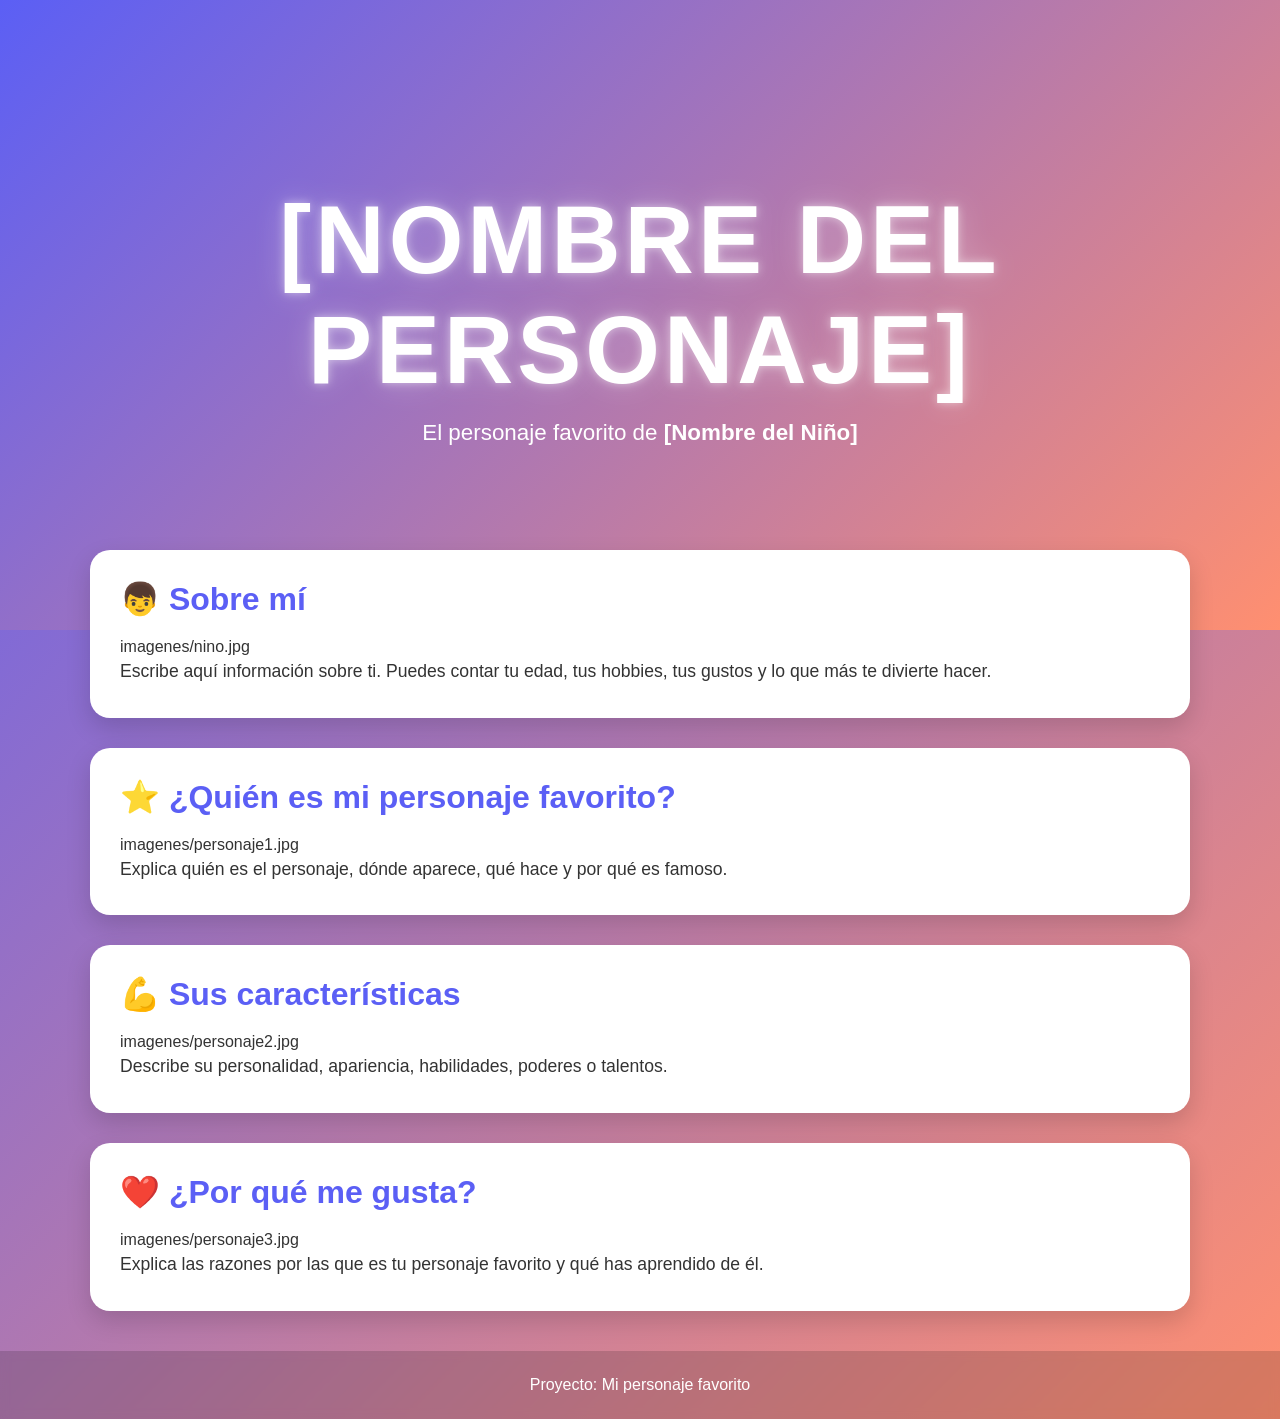
==== docs/personajeFavorito/index.html @ 1a39da4b "Automated update" ====
<!DOCTYPE html>
<html lang="es">

<head>
    <meta charset="UTF-8">
    <meta name="viewport" content="width=device-width, initial-scale=1.0">
    <title>[Nombre del Personaje]</title>
    <link rel="stylesheet" href="style.css">
</head>

<body>

    <header class="hero">
        <div class="hero-content">
            <h1>[NOMBRE DEL PERSONAJE]</h1>
            <p>El personaje favorito de <strong>[Nombre del Niño]</strong></p>
        </div>
    </header>

    <main>

        <section class="card">
            <h2>👦 Sobre mí</h2>
            imagenes/nino.jpg

            <p>
                Escribe aquí información sobre ti.
                Puedes contar tu edad, tus hobbies,
                tus gustos y lo que más te divierte hacer.
            </p>
        </section>

        <section class="card">
            <h2>⭐ ¿Quién es mi personaje favorito?</h2>
            imagenes/personaje1.jpg

            <p>
                Explica quién es el personaje, dónde aparece,
                qué hace y por qué es famoso.
            </p>
        </section>

        <section class="card">
            <h2>💪 Sus características</h2>
            imagenes/personaje2.jpg

            <p>
                Describe su personalidad, apariencia,
                habilidades, poderes o talentos.
            </p>
        </section>

        <section class="card">
            <h2>❤️ ¿Por qué me gusta?</h2>
            imagenes/personaje3.jpg

            <p>
                Explica las razones por las que es tu personaje favorito
                y qué has aprendido de él.
            </p>
        </section>

    </main>

    <footer>
        <p>Proyecto: Mi personaje favorito</p>
    </footer>

</body>

</html>
---- docs/personajeFavorito/style.css ----
/*======================================
  PALETA DE COLORES
======================================*/
:root {
    --color-primario: #5b5ff5;
    --color-secundario: #ff8f70;
}

/*======================================
  CONFIGURACIÓN GENERAL
======================================*/
* {
    margin: 0;
    padding: 0;
    box-sizing: border-box;
}

body {
    font-family: "Segoe UI", Arial, sans-serif;

    background: linear-gradient(
        135deg,
        var(--color-primario),
        var(--color-secundario)
    );

    min-height: 100vh;
    color: #333;
}

/*======================================
  HERO
======================================*/
.hero {
    height: 70vh;

    display: flex;
    justify-content: center;
    align-items: center;

    text-align: center;

    background: linear-gradient(
        135deg,
        var(--color-primario),
        var(--color-secundario)
    );

    color: white;
}

.hero-content {
    animation: aparecer 1.5s ease;
}

.hero h1 {
    font-size: clamp(3rem, 8vw, 6rem);
    letter-spacing: 4px;
    text-transform: uppercase;

    text-shadow:
        0 0 10px rgba(255,255,255,.5),
        0 0 30px rgba(255,255,255,.3);

    animation: flotar 3s ease-in-out infinite;
}

.hero p {
    font-size: 1.4rem;
    margin-top: 15px;
}

/*======================================
  CONTENEDOR
======================================*/
main {
    width: 90%;
    max-width: 1100px;

    margin: -80px auto 40px;
}

/*======================================
  TARJETAS
======================================*/
.card {
    background: white;

    margin-bottom: 30px;
    padding: 30px;

    border-radius: 20px;

    box-shadow: 0 10px 25px rgba(0,0,0,.15);

    transition: .3s;
}

.card:hover {
    transform: translateY(-8px);
}

.card h2 {
    color: var(--color-primario);
    margin-bottom: 20px;
    font-size: 2rem;
}

.card img {
    width: 100%;
    max-width: 450px;

    display: block;
    margin: 20px auto;

    border-radius: 15px;

    transition: .4s;
}

.card img:hover {
    transform: scale(1.05);
}

.card p {
    font-size: 1.1rem;
    line-height: 1.8;
}

/*======================================
  FOOTER
======================================*/
footer {
    text-align: center;

    padding: 25px;

    color: white;

    background: rgba(0,0,0,.15);

    backdrop-filter: blur(5px);
}

/*======================================
  ANIMACIONES
======================================*/
@keyframes aparecer {
    from {
        opacity: 0;
        transform: translateY(40px);
    }

    to {
        opacity: 1;
        transform: translateY(0);
    }
}

@keyframes flotar {
    0% {
        transform: translateY(0);
    }

    50% {
        transform: translateY(-10px);
    }

    100% {
        transform: translateY(0);
    }
}

/*======================================
  RESPONSIVE
======================================*/
@media (max-width: 768px) {

    .hero {
        height: 55vh;
    }

    .hero p {
        font-size: 1rem;
    }

    .card {
        padding: 20px;
    }

    .card h2 {
        font-size: 1.5rem;
    }
}
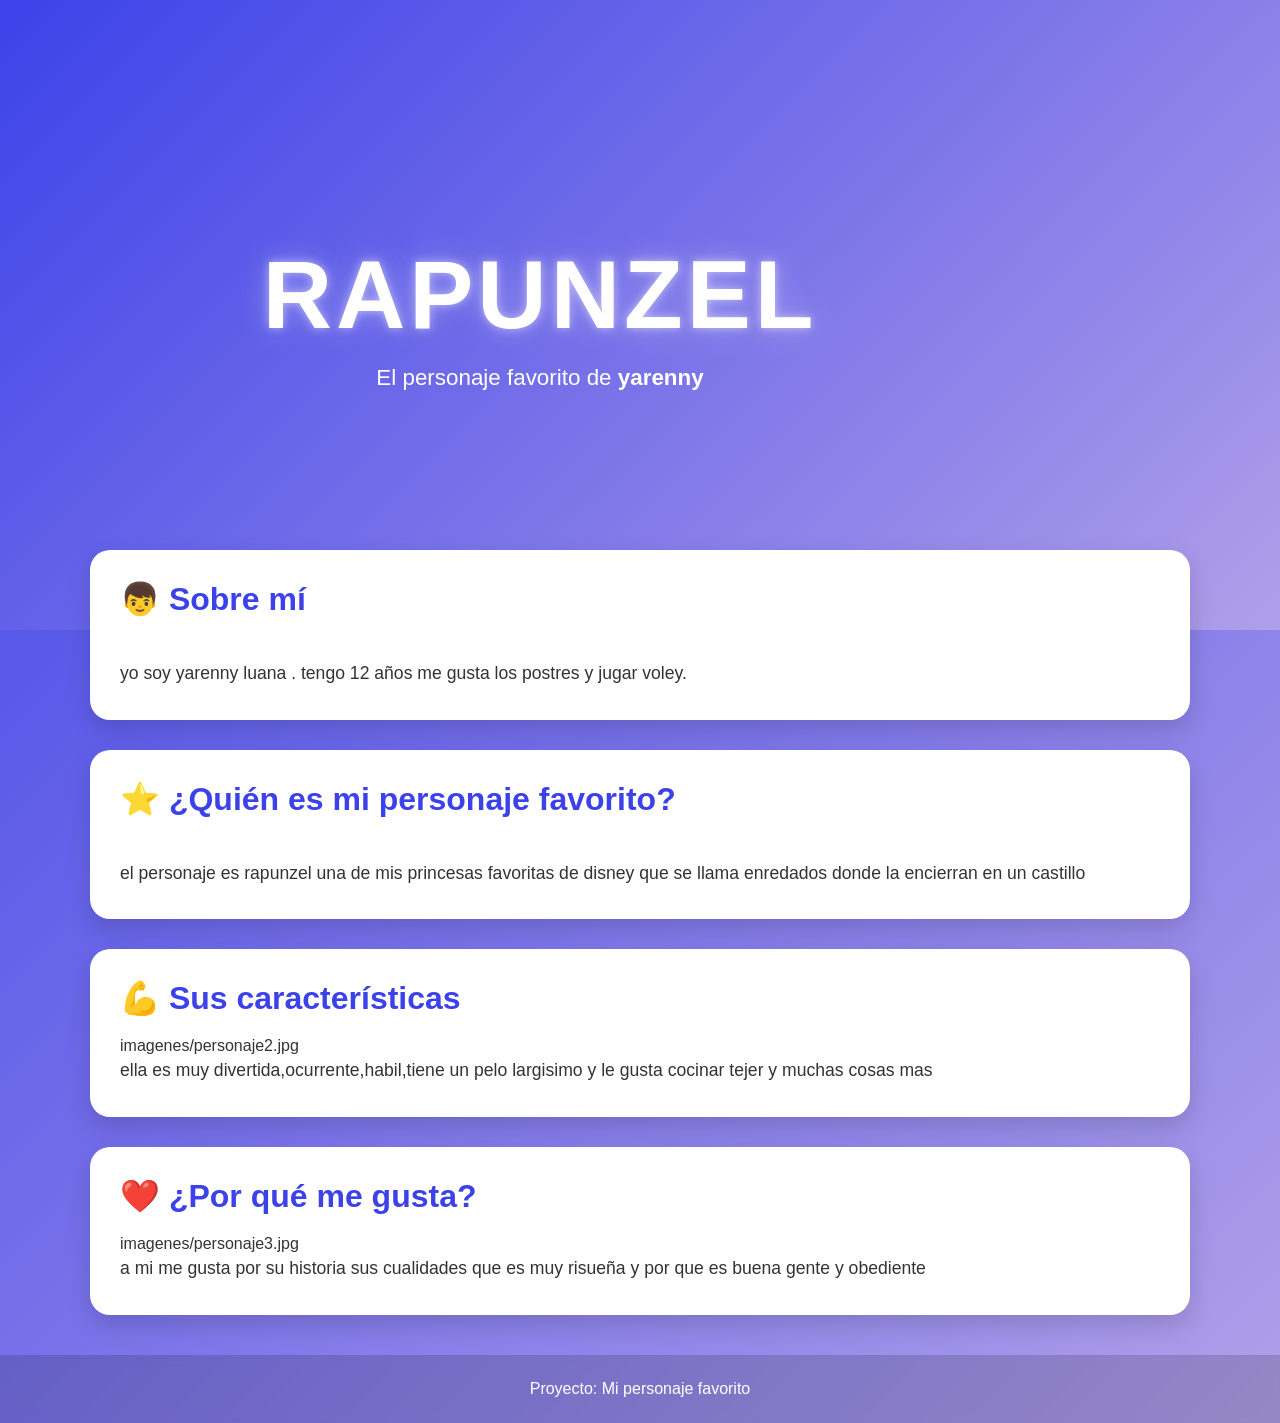
==== commit 26801b03: "mi personaje fav" ====
--- a/docs/personajeFavorito/index.html
+++ b/docs/personajeFavorito/index.html
@@ -4,7 +4,7 @@
 <head>
     <meta charset="UTF-8">
     <meta name="viewport" content="width=device-width, initial-scale=1.0">
-    <title>[Nombre del Personaje]</title>
+    <title>rapunzel</title>
     <link rel="stylesheet" href="style.css">
 </head>
 
@@ -12,31 +12,35 @@
 
     <header class="hero">
         <div class="hero-content">
-            <h1>[NOMBRE DEL PERSONAJE]</h1>
-            <p>El personaje favorito de <strong>[Nombre del Niño]</strong></p>
+            <h1>rapunzel</h1>
+            <p>El personaje favorito de <strong>yarenny</strong></p>
         </div>
+        <img style="width:200px" src="https://imgs.search.brave.com/JAeN5cAj1_qRlM5oe1P_5oVIk_tsNGS4qVSpoYNcPa8/rs:fit:860:0:0:0/g:ce/aHR0cHM6Ly9paDEu/cmVkYnViYmxlLm5l/dC9pbWFnZS4yNzE2/ODU1MDA1Ljc4MDEv/cHAsNTA0eDQ5OC1w/YWQsNjAweDYwMCxm/OGY4ZjguanBn" alt="">
     </header>
 
     <main>
 
         <section class="card">
             <h2>👦 Sobre mí</h2>
-            imagenes/nino.jpg
+            <img style="width:200px" src="https://imgs.search.brave.com/gduYXJ-Pox-uiI1yRfQ3C9hrs_drbPkk5X6Dwsi6utE/rs:fit:860:0:0:0/g:ce/aHR0cHM6Ly9pbWcu/bWFnbmlmaWMuY29t/L3ZlY3Rvci1wcmVt/aXVtL2lsdXN0cmFj/aW9uLXBlbG90YS12/b2xlaWJvbF8xMTUz/NDEwLTIyNjIuanBn/P3NlbXQ9YWlzX2h5/YnJpZCZ3PTc0MCZx/PTgw" alt="">
 
             <p>
-                Escribe aquí información sobre ti.
-                Puedes contar tu edad, tus hobbies,
-                tus gustos y lo que más te divierte hacer.
+                yo soy yarenny luana .
+                tengo 12 años 
+                me gusta los postres y jugar voley.
             </p>
         </section>
 
         <section class="card">
             <h2>⭐ ¿Quién es mi personaje favorito?</h2>
-            imagenes/personaje1.jpg
+            <img style="width:200px" src="https://imgs.search.brave.com/fv7BHNiPgehRyYYLo-W1rLhmj3A877TlXpQDrxnr5Vg/rs:fit:860:0:0:0/g:ce/aHR0cHM6Ly93d3cu/c2h1dHRlcnN0b2Nr/LmNvbS9pbWFnZS1w/aG90by9yYXB1bnpl/bC1wYXNjYWwtaW1h/Z2VzLXdoaXRlLWJh/Y2tncm91bmQtNjAw/bnctMjQ2NjIyNzkz/My5qcGc" alt="">
 
             <p>
-                Explica quién es el personaje, dónde aparece,
-                qué hace y por qué es famoso.
+                el personaje es rapunzel una de mis princesas
+                favoritas de disney que se llama
+                enredados donde la encierran en un castillo
+                
+                
             </p>
         </section>
 
@@ -45,8 +49,10 @@
             imagenes/personaje2.jpg
 
             <p>
-                Describe su personalidad, apariencia,
-                habilidades, poderes o talentos.
+                ella es muy divertida,ocurrente,habil,tiene
+                un pelo largisimo y le gusta cocinar 
+                tejer y muchas cosas mas 
+                
             </p>
         </section>
 
@@ -55,8 +61,9 @@
             imagenes/personaje3.jpg
 
             <p>
-                Explica las razones por las que es tu personaje favorito
-                y qué has aprendido de él.
+            a mi me gusta por su historia sus cualidades 
+            que es muy risueña y por que es buena gente y obediente
+            
             </p>
         </section>
 
--- a/docs/personajeFavorito/style.css
+++ b/docs/personajeFavorito/style.css
@@ -2,8 +2,8 @@
   PALETA DE COLORES
 ======================================*/
 :root {
-    --color-primario: #5b5ff5;
-    --color-secundario: #ff8f70;
+    --color-primario: #3c42e9;
+    --color-secundario: #b09fe9;
 }
 
 /*======================================
